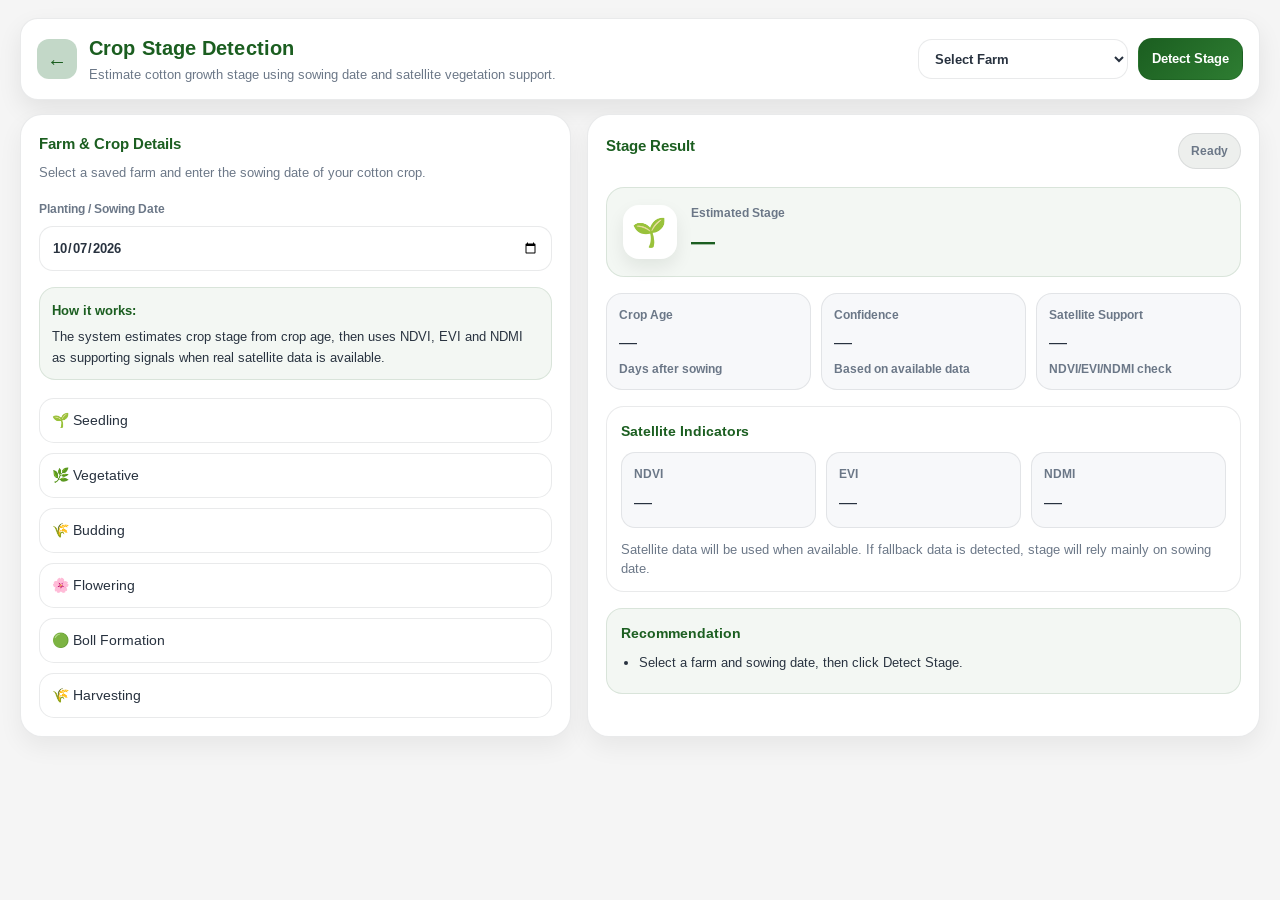
==== crop-stage.html @ e4b98817 "Add crop stage detection page + dark mode consistency fixes" ====
<!doctype html>
<html lang="en">
<head>
  <meta charset="utf-8" />
  <meta name="viewport" content="width=device-width, initial-scale=1" />
  <title>AgriVision — Crop Stage Detection</title>

  <link rel="stylesheet" href="assets/css/bootstrap.min.css">
  <link rel="stylesheet" href="assets/css/crop-stage.css">
</head>

<body class="cs-body">
  <div class="cs-topbar">
    <div class="cs-left">
      <a class="cs-back" href="dashboard.html">←</a>

      <div class="cs-headings">
        <div class="cs-title">Crop Stage Detection</div>
        <div class="cs-sub">Estimate cotton growth stage using sowing date and satellite vegetation support.</div>
      </div>
    </div>

    <div class="cs-actions">
      <select class="cs-select" id="farmSelect">
        <option value="">Select Farm</option>
      </select>

      <button class="cs-btn cs-btn-primary" id="btnDetectStage">Detect Stage</button>
    </div>
  </div>

  <div class="cs-grid">
    <div class="cs-card">
      <div class="cs-card-title">Farm & Crop Details</div>
      <div class="cs-muted">Select a saved farm and enter the sowing date of your cotton crop.</div>

      <div class="cs-field">
        <label>Planting / Sowing Date</label>
        <input type="date" id="sowingDate">
      </div>

      <div class="cs-info-box">
        <strong>How it works:</strong>
        <p>
          The system estimates crop stage from crop age, then uses NDVI, EVI and NDMI
          as supporting signals when real satellite data is available.
        </p>
      </div>

      <div class="cs-stage-list">
        <div class="cs-stage-item" data-stage="Seedling">🌱 Seedling</div>
        <div class="cs-stage-item" data-stage="Vegetative">🌿 Vegetative</div>
        <div class="cs-stage-item" data-stage="Budding">🌾 Budding</div>
        <div class="cs-stage-item" data-stage="Flowering">🌸 Flowering</div>
        <div class="cs-stage-item" data-stage="Boll Formation">🟢 Boll Formation</div>
        <div class="cs-stage-item" data-stage="Harvesting">🌾 Harvesting</div>
      </div>
    </div>

    <div class="cs-card">
      <div class="cs-row cs-row-between">
        <div class="cs-card-title">Stage Result</div>
        <div class="cs-badge cs-ready" id="stageBadge">Ready</div>
      </div>

      <div class="cs-result-main">
        <div class="cs-result-icon" id="stageIcon">🌱</div>
        <div>
          <div class="cs-result-label">Estimated Stage</div>
          <div class="cs-result-stage" id="stageName">—</div>
        </div>
      </div>

      <div class="cs-kpis">
        <div class="cs-kpi">
          <div class="cs-kpi-label">Crop Age</div>
          <div class="cs-kpi-val" id="cropAge">—</div>
          <div class="cs-kpi-sub">Days after sowing</div>
        </div>

        <div class="cs-kpi">
          <div class="cs-kpi-label">Confidence</div>
          <div class="cs-kpi-val" id="confidence">—</div>
          <div class="cs-kpi-sub">Based on available data</div>
        </div>

        <div class="cs-kpi">
          <div class="cs-kpi-label">Satellite Support</div>
          <div class="cs-kpi-val" id="satSupport">—</div>
          <div class="cs-kpi-sub">NDVI/EVI/NDMI check</div>
        </div>
      </div>

      <div class="cs-satellite-box">
        <div class="cs-card-title small-title">Satellite Indicators</div>

        <div class="cs-mini-grid">
          <div>
            <span>NDVI</span>
            <strong id="ndviVal">—</strong>
          </div>
          <div>
            <span>EVI</span>
            <strong id="eviVal">—</strong>
          </div>
          <div>
            <span>NDMI</span>
            <strong id="ndmiVal">—</strong>
          </div>
        </div>

        <p id="satNote">Satellite data will be used when available. If fallback data is detected, stage will rely mainly on sowing date.</p>
      </div>

      <div class="cs-advice">
        <div class="cs-advice-title">Recommendation</div>
        <ul id="recommendationList">
          <li>Select a farm and sowing date, then click Detect Stage.</li>
        </ul>
      </div>
    </div>
  </div>

  <script src="assets/js/global.js"></script>
  <script src="assets/js/theme.js"></script>
  <script src="assets/js/crop-stage.js"></script>
</body>
</html>
---- assets/css/crop-stage.css ----
@import url('https://fonts.googleapis.com/css2?family=Arimo:wght@400;500;600;700;800&display=swap');

:root {
  --bg: #f5f5f5;
  --card: #ffffff;
  --text: #28323f;
  --muted: #6b7787;

  --brand: #1b5e20;
  --brand2: #2e7d32;

  --good: #2e7d32;
  --warn: #f0b429;
  --bad: #d64545;

  --shadow: 0 12px 35px rgba(17, 24, 17, .10);
  --shadow2: 0 8px 18px rgba(17, 24, 17, .08);

  --radius: 22px;
  --radius2: 16px;

  --border: rgba(40, 50, 63, 0.10);
}

* {
  box-sizing: border-box;
}

body.cs-body {
  margin: 0;
  font-family: "Arimo", sans-serif;
  background: var(--bg);
  color: var(--text);
  font-weight: 400;
}

/* ===== Topbar ===== */

.cs-topbar {
  width: calc(100% - 40px);
  margin: 18px 20px 0;
  padding: 14px 16px;

  background: var(--card);
  border: 1px solid var(--border);
  border-radius: 18px;
  box-shadow: 0 10px 24px rgba(0, 0, 0, .08);

  display: flex;
  justify-content: space-between;
  gap: 14px;
  align-items: center;
  flex-wrap: wrap;
}

.cs-left {
  display: flex;
  align-items: center;
  gap: 12px;
  min-width: 260px;
}

.cs-back {
  width: 40px;
  height: 40px;
  border-radius: 12px;
  background: #c3d8c8;
  color: var(--brand);
  text-decoration: none;
  display: grid;
  place-items: center;
  font-size: 20px;
  font-weight: 600;
  transition: transform .08s ease, box-shadow .15s ease, background .15s ease;
}

.cs-back:hover {
  background: #ffffff;
  color: var(--brand);
  box-shadow: var(--shadow2);
  transform: translateY(-1px);
}

.cs-headings {
  display: flex;
  flex-direction: column;
  gap: 2px;
}

.cs-title {
  font-size: 20px;
  font-weight: 600;
  letter-spacing: .1px;
  color: var(--brand);
}

.cs-sub {
  font-size: 13px;
  color: var(--muted);
  font-weight: 400;
}

.cs-actions {
  display: flex;
  align-items: center;
  gap: 10px;
}

.cs-select {
  border: 1px solid var(--border);
  border-radius: 14px;
  padding: 10px 12px;
  background: #fff;
  font-weight: 600;
  font-size: small;
  color: var(--text);
  min-width: 210px;
  outline: none;
}

.cs-btn {
  border: 1px solid rgba(27, 94, 32, .18);
  padding: 10px 13px;
  border-radius: 14px;
  font-size: small;
  font-weight: 500;
  cursor: pointer;

  background: rgba(27, 94, 32, .06);
  color: var(--brand);

  transition: transform .08s ease, box-shadow .15s ease, background .15s ease;
}

.cs-btn:hover {
  box-shadow: var(--shadow2);
  transform: translateY(-1px);
  background: rgba(27, 94, 32, .09);
}

.cs-btn-primary {
  border: 1px solid rgba(27, 94, 32, .22);
  background: linear-gradient(135deg, var(--brand), var(--brand2));
  color: #fff;
  font-weight: 600;
}

.cs-btn-primary:hover {
  background: linear-gradient(135deg, #174e1c, #2a742e);
  color: #fff;
}

/* ===== Main Layout ===== */

.cs-grid {
  width: calc(100% - 40px);
  margin: 14px 20px 18px;
  padding: 0;

  display: grid;
  grid-template-columns: .9fr 1.1fr;
  gap: 16px;
  align-items: stretch;
}

.cs-card {
  background: var(--card);
  border: 1px solid var(--border);
  border-radius: var(--radius);
  box-shadow: 0 10px 24px rgba(0, 0, 0, .06);
  padding: 18px;
  height: 100%;
}

.cs-card-title {
  font-weight: 600;
  font-size: 15px;
  margin-bottom: 8px;
  color: var(--brand);
}

.cs-card-title.small-title {
  font-size: 14px;
  margin-bottom: 6px;
}

.cs-muted {
  color: var(--muted);
  font-size: 12.5px;
  margin-bottom: 10px;
}

/* ===== Form ===== */

.cs-field {
  margin-top: 18px;
}

.cs-field label {
  display: block;
  font-size: 12px;
  color: var(--muted);
  font-weight: 600;
  margin-bottom: 8px;
}

.cs-field input {
  width: 100%;
  padding: 11px 12px;
  border-radius: 14px;
  border: 1px solid var(--border);
  font-weight: 600;
  font-size: small;
  outline: none;
  background: #fff;
  color: var(--text);
}

.cs-field input:focus,
.cs-select:focus {
  border-color: rgba(27, 94, 32, .35);
  box-shadow: 0 0 0 4px rgba(27, 94, 32, .08);
}

/* ===== Info Box ===== */

.cs-info-box {
  margin-top: 16px;
  background: rgba(27, 94, 32, .05);
  border: 1px solid rgba(27, 94, 32, .12);
  border-radius: 16px;
  padding: 12px;
  font-size: 13px;
  color: var(--text);
  line-height: 1.55;
}

.cs-info-box strong {
  font-weight: 600;
  color: var(--brand);
}

.cs-info-box p {
  margin: 6px 0 0;
}

/* ===== Stage List ===== */

.cs-stage-list {
  margin-top: 18px;
  display: grid;
  gap: 10px;
}

.cs-stage-item {
  padding: 11px 12px;
  border: 1px solid var(--border);
  border-radius: 15px;
  background: #fff;
  font-size: 14px;
  font-weight: 500;
  color: var(--text);
  transition: transform .08s ease, box-shadow .15s ease, background .15s ease;
}

.cs-stage-item:hover {
  transform: translateY(-1px);
  box-shadow: var(--shadow2);
}

.cs-stage-item.active {
  border-color: rgba(46, 125, 50, .35);
  background: rgba(46, 125, 50, .08);
  color: var(--brand);
  font-weight: 600;
  box-shadow: inset 4px 0 0 var(--brand2);
}

/* ===== Rows / Badge ===== */

.cs-row {
  display: flex;
  align-items: center;
  gap: 10px;
}

.cs-row-between {
  justify-content: space-between;
}

.cs-badge {
  padding: 8px 12px;
  border-radius: 999px;
  font-weight: 600;
  font-size: 12px;
  letter-spacing: .1px;
  border: 1px solid var(--border);
}

.cs-ready {
  background: rgba(107, 120, 107, .12);
  color: var(--muted);
}

.cs-good {
  background: rgba(46, 125, 50, .12);
  color: var(--good);
}

.cs-warn {
  background: rgba(240, 180, 41, .18);
  color: #8a5c00;
}

.cs-bad {
  background: rgba(214, 69, 69, .12);
  color: var(--bad);
}

/* ===== Result Card ===== */

.cs-result-main {
  margin-top: 18px;
  padding: 16px;
  border-radius: 18px;
  background: rgba(27, 94, 32, .05);
  border: 1px solid rgba(27, 94, 32, .12);
  display: flex;
  align-items: center;
  gap: 14px;
}

.cs-result-icon {
  width: 54px;
  height: 54px;
  border-radius: 16px;
  background: #fff;
  display: grid;
  place-items: center;
  font-size: 28px;
  box-shadow: var(--shadow2);
  flex-shrink: 0;
}

.cs-result-label {
  color: var(--muted);
  font-weight: 600;
  font-size: 12px;
}

.cs-result-stage {
  font-size: 24px;
  font-weight: 600;
  color: var(--brand);
  margin-top: 2px;
}

/* ===== KPI Cards ===== */

.cs-kpis {
  margin-top: 16px;
  display: grid;
  grid-template-columns: repeat(3, 1fr);
  gap: 10px;
}

.cs-kpi {
  background: #f7f8fa;
  border: 1px solid var(--border);
  border-radius: 16px;
  padding: 12px;
}

.cs-kpi-label {
  font-size: 12px;
  color: var(--muted);
  font-weight: 600;
}

.cs-kpi-val {
  font-size: 18px;
  font-weight: 500;
  margin-top: 4px;
  color: var(--text);
}

.cs-kpi-sub {
  font-size: 11.5px;
  color: var(--muted);
  margin-top: 5px;
  font-weight: 600;
}

/* ===== Satellite Box ===== */

.cs-satellite-box {
  margin-top: 16px;
  border-radius: 18px;
  border: 1px solid var(--border);
  padding: 14px;
  background: #fff;
}

.cs-mini-grid {
  margin-top: 10px;
  display: grid;
  grid-template-columns: repeat(3, 1fr);
  gap: 10px;
}

.cs-mini-grid div {
  border-radius: 14px;
  padding: 12px;
  background: #f7f8fa;
  border: 1px solid var(--border);
}

.cs-mini-grid span {
  display: block;
  font-size: 12px;
  color: var(--muted);
  font-weight: 600;
}

.cs-mini-grid strong {
  display: block;
  margin-top: 5px;
  font-size: 18px;
  font-weight: 500;
  color: var(--text);
}

#satNote {
  margin: 12px 0 0;
  font-size: 12.5px;
  line-height: 1.5;
  color: var(--muted);
}

/* ===== Recommendation ===== */

.cs-advice {
  margin-top: 16px;
  padding: 14px;
  border-radius: 16px;
  background: rgba(27, 94, 32, .05);
  border: 1px solid rgba(27, 94, 32, .12);
}

.cs-advice-title {
  font-weight: 600;
  font-size: 14px;
  color: var(--brand);
  margin-bottom: 8px;
}

.cs-advice ul {
  margin: 5px 0 0 18px;
  padding: 0;
  color: var(--text);
  font-size: 13px;
  line-height: 1.65;
}

.cs-advice li {
  margin: 5px 0;
}

/* ===== Urdu Mode ===== */

body.urdu-mode .cs-sub,
body.urdu-mode .cs-muted,
body.urdu-mode .cs-info-box,
body.urdu-mode .cs-advice,
body.urdu-mode #satNote {
  direction: rtl;
  text-align: right;
}

/* ===== Responsive ===== */

@media (max-width: 1000px) {
  .cs-grid {
    grid-template-columns: 1fr;
  }
}

@media (max-width: 700px) {
  .cs-topbar {
    align-items: stretch;
  }

  .cs-actions {
    width: 100%;
    flex-direction: column;
    align-items: stretch;
  }

  .cs-select,
  .cs-btn {
    width: 100%;
  }

  .cs-kpis,
  .cs-mini-grid {
    grid-template-columns: 1fr;
  }

  .cs-result-stage {
    font-size: 21px;
  }
}

[data-theme="dark"] .cs-body {
  background: #101711;
  color: #e8f2e8;
}

[data-theme="dark"] .cs-topbar,
[data-theme="dark"] .cs-card {
  background: #162018;
  border-color: rgba(255,255,255,.10);
  box-shadow: 0 12px 35px rgba(0,0,0,.35);
}

[data-theme="dark"] .cs-title,
[data-theme="dark"] .cs-card-title,
[data-theme="dark"] .cs-result-stage {
  color: #dff5df;
}

[data-theme="dark"] .cs-sub,
[data-theme="dark"] .cs-muted,
[data-theme="dark"] .cs-result-label,
[data-theme="dark"] .cs-kpi-label,
[data-theme="dark"] .cs-kpi-sub,
[data-theme="dark"] #satNote {
  color: #aab8aa;
}

[data-theme="dark"] .cs-select,
[data-theme="dark"] .cs-field input,
[data-theme="dark"] .cs-stage-item,
[data-theme="dark"] .cs-kpi,
[data-theme="dark"] .cs-satellite-box,
[data-theme="dark"] .cs-mini-grid div {
  background: #101711;
  color: #e8f2e8;
  border-color: rgba(255,255,255,.12);
}

[data-theme="dark"] .cs-result-main,
[data-theme="dark"] .cs-info-box,
[data-theme="dark"] .cs-advice {
  background: rgba(46,125,50,.12);
  border-color: rgba(46,125,50,.25);
}

[data-theme="dark"] .cs-kpi-val,
[data-theme="dark"] .cs-mini-grid strong,
[data-theme="dark"] .cs-advice ul,
[data-theme="dark"] .cs-advice li {
  color: #e8f2e8;
}

[data-theme="dark"] .cs-back {
  background: #223326;
  color: #dff5df;
}
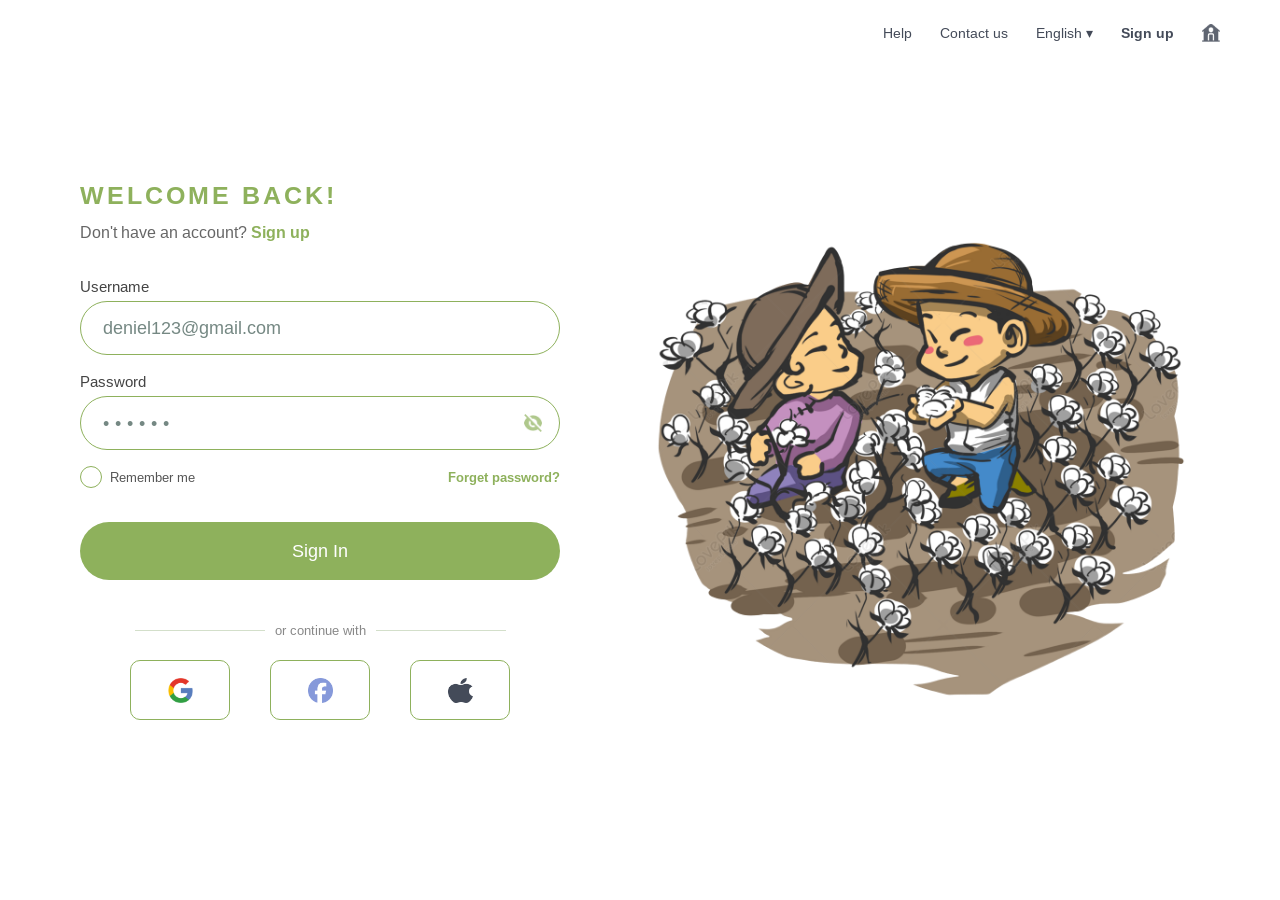
==== commit 2c724ab6: "Add Urdu translations for crop stage and farm monitoring" ====
--- a/crop-stage.html
+++ b/crop-stage.html
@@ -15,84 +15,104 @@
       <a class="cs-back" href="dashboard.html">←</a>
 
       <div class="cs-headings">
-        <div class="cs-title">Crop Stage Detection</div>
-        <div class="cs-sub">Estimate cotton growth stage using sowing date and satellite vegetation support.</div>
+        <div class="cs-title" data-i18n="crop_stage_detection">Crop Stage Detection</div>
+        <div class="cs-sub" data-i18n="crop_stage_desc">
+          Estimate cotton growth stage using sowing date and satellite vegetation support.
+        </div>
       </div>
     </div>
 
     <div class="cs-actions">
       <select class="cs-select" id="farmSelect">
-        <option value="">Select Farm</option>
+        <option value="" data-i18n="select_farm">Select Farm</option>
       </select>
 
-      <button class="cs-btn cs-btn-primary" id="btnDetectStage">Detect Stage</button>
+      <button class="cs-btn cs-btn-primary" id="btnDetectStage" data-i18n="detect_stage">
+        Detect Stage
+      </button>
     </div>
   </div>
 
   <div class="cs-grid">
     <div class="cs-card">
-      <div class="cs-card-title">Farm & Crop Details</div>
-      <div class="cs-muted">Select a saved farm and enter the sowing date of your cotton crop.</div>
+      <div class="cs-card-title" data-i18n="farm_crop_details">Farm & Crop Details</div>
+      <div class="cs-muted" data-i18n="select_farm_text">
+        Select a saved farm and enter the sowing date of your cotton crop.
+      </div>
 
       <div class="cs-field">
-        <label>Planting / Sowing Date</label>
+        <label data-i18n="planting_date">Planting / Sowing Date</label>
         <input type="date" id="sowingDate">
       </div>
 
       <div class="cs-info-box">
-        <strong>How it works:</strong>
-        <p>
+        <strong data-i18n="how_it_works">How it works:</strong>
+        <p data-i18n="how_it_works_desc">
           The system estimates crop stage from crop age, then uses NDVI, EVI and NDMI
           as supporting signals when real satellite data is available.
         </p>
       </div>
 
       <div class="cs-stage-list">
-        <div class="cs-stage-item" data-stage="Seedling">🌱 Seedling</div>
-        <div class="cs-stage-item" data-stage="Vegetative">🌿 Vegetative</div>
-        <div class="cs-stage-item" data-stage="Budding">🌾 Budding</div>
-        <div class="cs-stage-item" data-stage="Flowering">🌸 Flowering</div>
-        <div class="cs-stage-item" data-stage="Boll Formation">🟢 Boll Formation</div>
-        <div class="cs-stage-item" data-stage="Harvesting">🌾 Harvesting</div>
+        <div class="cs-stage-item" data-stage="Seedling">
+          🌱 <span data-i18n="seedling">Seedling</span>
+        </div>
+        <div class="cs-stage-item" data-stage="Vegetative">
+          🌿 <span data-i18n="vegetative">Vegetative</span>
+        </div>
+        <div class="cs-stage-item" data-stage="Budding">
+          🌾 <span data-i18n="budding">Budding</span>
+        </div>
+        <div class="cs-stage-item" data-stage="Flowering">
+          🌸 <span data-i18n="flowering">Flowering</span>
+        </div>
+        <div class="cs-stage-item" data-stage="Boll Formation">
+          🟢 <span data-i18n="boll_formation">Boll Formation</span>
+        </div>
+        <div class="cs-stage-item" data-stage="Harvesting">
+          🌾 <span data-i18n="harvesting">Harvesting</span>
+        </div>
       </div>
     </div>
 
     <div class="cs-card">
       <div class="cs-row cs-row-between">
-        <div class="cs-card-title">Stage Result</div>
-        <div class="cs-badge cs-ready" id="stageBadge">Ready</div>
+        <div class="cs-card-title" data-i18n="stage_result">Stage Result</div>
+        <div class="cs-badge cs-ready" id="stageBadge" data-i18n="ready">Ready</div>
       </div>
 
       <div class="cs-result-main">
         <div class="cs-result-icon" id="stageIcon">🌱</div>
         <div>
-          <div class="cs-result-label">Estimated Stage</div>
+          <div class="cs-result-label" data-i18n="estimated_stage">Estimated Stage</div>
           <div class="cs-result-stage" id="stageName">—</div>
         </div>
       </div>
 
       <div class="cs-kpis">
         <div class="cs-kpi">
-          <div class="cs-kpi-label">Crop Age</div>
+          <div class="cs-kpi-label" data-i18n="crop_age">Crop Age</div>
           <div class="cs-kpi-val" id="cropAge">—</div>
-          <div class="cs-kpi-sub">Days after sowing</div>
+          <div class="cs-kpi-sub" data-i18n="days_after_sowing">Days after sowing</div>
         </div>
 
         <div class="cs-kpi">
-          <div class="cs-kpi-label">Confidence</div>
+          <div class="cs-kpi-label" data-i18n="confidence">Confidence</div>
           <div class="cs-kpi-val" id="confidence">—</div>
-          <div class="cs-kpi-sub">Based on available data</div>
+          <div class="cs-kpi-sub" data-i18n="based_on_available_data">Based on available data</div>
         </div>
 
         <div class="cs-kpi">
-          <div class="cs-kpi-label">Satellite Support</div>
+          <div class="cs-kpi-label" data-i18n="satellite_support">Satellite Support</div>
           <div class="cs-kpi-val" id="satSupport">—</div>
-          <div class="cs-kpi-sub">NDVI/EVI/NDMI check</div>
+          <div class="cs-kpi-sub" data-i18n="satellite_check">NDVI/EVI/NDMI check</div>
         </div>
       </div>
 
       <div class="cs-satellite-box">
-        <div class="cs-card-title small-title">Satellite Indicators</div>
+        <div class="cs-card-title small-title" data-i18n="satellite_indicators">
+          Satellite Indicators
+        </div>
 
         <div class="cs-mini-grid">
           <div>
@@ -109,13 +129,17 @@
           </div>
         </div>
 
-        <p id="satNote">Satellite data will be used when available. If fallback data is detected, stage will rely mainly on sowing date.</p>
+        <p id="satNote" data-i18n="satellite_note">
+          Satellite data will be used when available. If fallback data is detected, stage will rely mainly on sowing date.
+        </p>
       </div>
 
       <div class="cs-advice">
-        <div class="cs-advice-title">Recommendation</div>
+        <div class="cs-advice-title" data-i18n="recommendation">Recommendation</div>
         <ul id="recommendationList">
-          <li>Select a farm and sowing date, then click Detect Stage.</li>
+          <li data-i18n="select_and_detect">
+            Select a farm and sowing date, then click Detect Stage.
+          </li>
         </ul>
       </div>
     </div>
